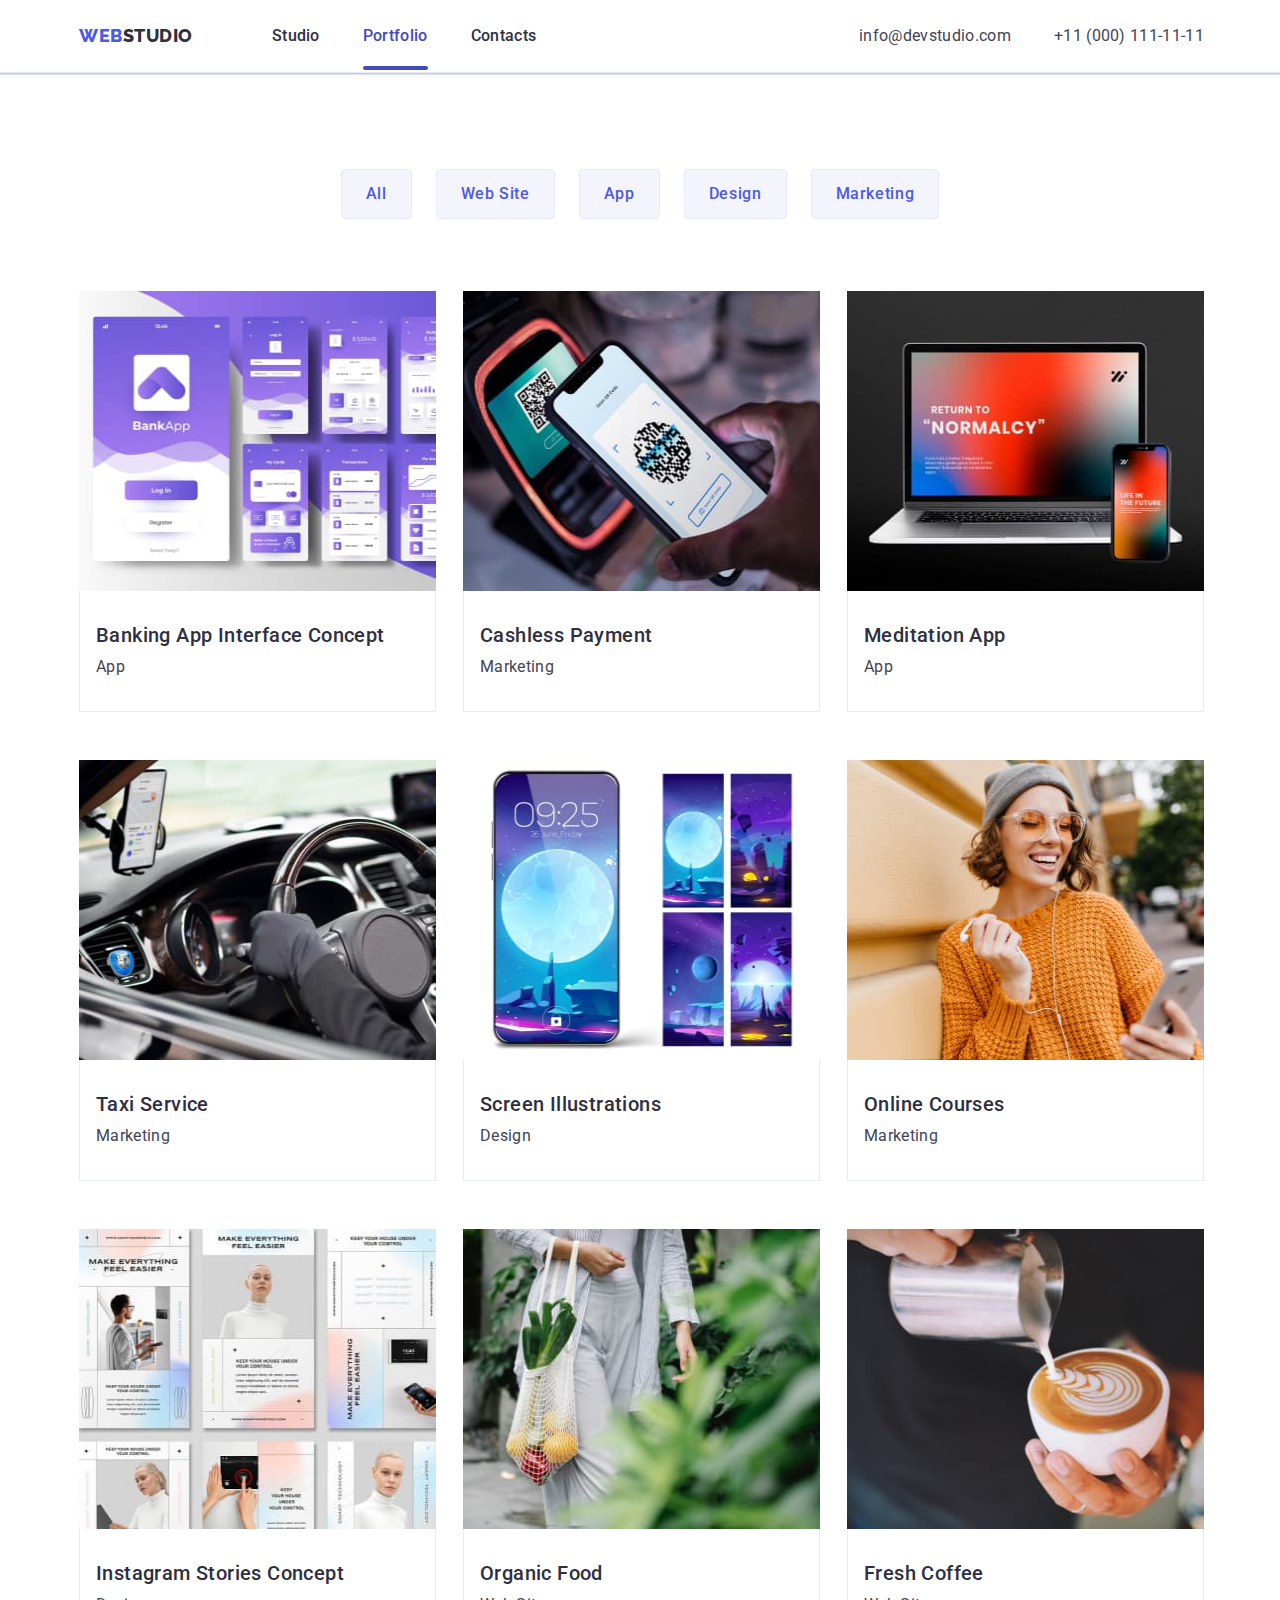
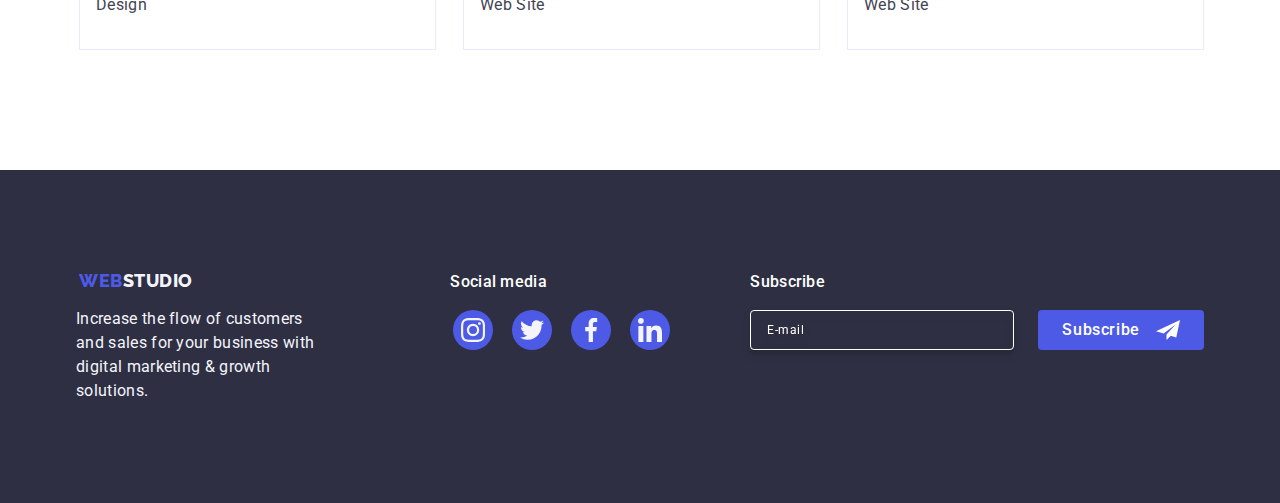
==== portfolio.html @ 189bd342 "Initial commit" ====
<!DOCTYPE html>
<html lang="en">
  <head>
    <meta charset="UTF-8" />
    <meta name="viewport" content="width=device-width, initial-scale=1.0" />

    <link
      rel="stylesheet"
      href="https://cdnjs.cloudflare.com/ajax/libs/modern-normalize/2.0.0/modern-normalize.min.css"
    />

    <link rel="preconnect" href="https://fonts.googleapis.com" />
    <link rel="preconnect" href="https://fonts.gstatic.com" crossorigin />
    <link
      href="https://fonts.googleapis.com/css2?family=Raleway:wght@800&family=Roboto:wght@400;500;700;900&display=swap"
      rel="stylesheet"
    />

    <link rel="stylesheet" href="./css/styles.css" />
    <title>Portfolio</title>
  </head>
  <body class="body">
    <header class="header">
      <div class="container header-container">
        <nav class="header-navbar">
          <a class="header-logo-link link" href="./index.html"
            >Web<span class="logo-span">Studio</span></a
          >
          <ul class="header-list list">
            <li>
              <a class="header-list-link link" href="./index.html">Studio</a>
            </li>
            <li>
              <a class="header-list-link link current" href="./portfolio.html"
                >Portfolio</a
              >
            </li>
            <li><a class="header-list-link link" href="">Contacts</a></li>
          </ul>
        </nav>
        <address class="header-addr-list">
          <ul class="header-addr-list list">
            <li>
              <a class="header-addr-link link" href="mailto:info@devstudio.com"
                >info@devstudio.com</a
              >
            </li>
            <li>
              <a class="header-addr-link link" href="tel:+110001111111"
                >+11 (000) 111-11-11</a
              >
            </li>
          </ul>
        </address>
      </div>
    </header>

    <main>
      <section class="portfolio-section">
        <div class="container">
          <h1 class="visually-hidden">Filtr</h1>
          <ul class="buttons-container list">
            <li><button class="menu-button" type="button">All</button></li>
            <li>
              <button class="menu-button" type="button">Web Site</button>
            </li>
            <li><button class="menu-button" type="button">App</button></li>
            <li><button class="menu-button" type="button">Design</button></li>
            <li>
              <button class="menu-button" type="button">Marketing</button>
            </li>
          </ul>
          <ul class="portfolio-item-list list">
            <li class="gallary-container">
              <a href="" class="gallary-link link">
                <div class="gallary-text">
                  <img
                    src="./images/banking-app.jpg"
                    alt="Banking Interface"
                    width="360"
                    height="300"
                  />
                  <p class="gallery-cover-text">
                    14 Stylish and User-Friendly App Design Concepts · Task
                    Manager App · Calorie Tracker App · Exotic Fruit Ecommerce
                    App · Cloud Storage App
                  </p>
                </div>
                <div class="div-text">
                  <h2 class="gallery-title">Banking App Interface Concept</h2>
                  <p class="paragraph">App</p>
                </div>
              </a>
            </li>
            <li class="gallary-container">
              <a href="" class="gallary-link link">
                <div class="gallary-text">
                  <img
                    src="./images/cashless-payment.jpg"
                    alt="Cashless Payment"
                    width="360"
                    height="300"
                  />
                  <p class="gallery-cover-text">
                    14 Stylish and User-Friendly App Design Concepts · Task
                    Manager App · Calorie Tracker App · Exotic Fruit Ecommerce
                    App · Cloud Storage App
                  </p>
                </div>
                <div class="div-text">
                  <h2 class="gallery-title">Cashless Payment</h2>
                  <p class="paragraph">Marketing</p>
                </div>
              </a>
            </li>
            <li class="gallary-container">
              <a href="" class="gallary-link link">
                <div class="gallary-text">
                  <img
                    src="./images/meditation-app.jpg"
                    alt="Meditation App"
                    width="360"
                    height="300"
                  />
                  <p class="gallery-cover-text">
                    14 Stylish and User-Friendly App Design Concepts · Task
                    Manager App · Calorie Tracker App · Exotic Fruit Ecommerce
                    App · Cloud Storage App
                  </p>
                </div>
                <div class="div-text">
                  <h2 class="gallery-title">Meditation App</h2>
                  <p class="paragraph">App</p>
                </div>
              </a>
            </li>
            <li class="gallary-container">
              <a href="" class="gallary-link link">
                <div class="gallary-text">
                  <img
                    src="./images/taxi-service.jpg"
                    alt="Taxi Service"
                    width="360"
                    height="300"
                  />
                  <p class="gallery-cover-text">
                    14 Stylish and User-Friendly App Design Concepts · Task
                    Manager App · Calorie Tracker App · Exotic Fruit Ecommerce
                    App · Cloud Storage App
                  </p>
                </div>
                <div class="div-text">
                  <h2 class="gallery-title">Taxi Service</h2>
                  <p class="paragraph">Marketing</p>
                </div>
              </a>
            </li>
            <li class="gallary-container">
              <a href="" class="gallary-link link">
                <div class="gallary-text">
                  <img
                    src="./images/screen-illustrations.jpg"
                    alt="Screen Illustrations"
                    width="360"
                    height="300"
                  />
                  <p class="gallery-cover-text">
                    14 Stylish and User-Friendly App Design Concepts · Task
                    Manager App · Calorie Tracker App · Exotic Fruit Ecommerce
                    App · Cloud Storage App
                  </p>
                </div>
                <div class="div-text">
                  <h2 class="gallery-title">Screen Illustrations</h2>
                  <p class="paragraph">Design</p>
                </div></a
              >
            </li>
            <li class="gallary-container">
              <a href="" class="gallary-link link">
                <div class="gallary-text">
                  <img
                    src="./images/online-courses.jpg"
                    alt="Online Courses"
                    width="360"
                    height="300"
                  />
                  <p class="gallery-cover-text">
                    14 Stylish and User-Friendly App Design Concepts · Task
                    Manager App · Calorie Tracker App · Exotic Fruit Ecommerce
                    App · Cloud Storage App
                  </p>
                </div>
                <div class="div-text">
                  <h2 class="gallery-title">Online Courses</h2>
                  <p class="paragraph">Marketing</p>
                </div></a
              >
            </li>
            <li class="gallary-container">
              <a href="" class="gallary-link link">
                <div class="gallary-text">
                  <img
                    src="./images/instagram-stories-concept.jpg"
                    alt="Instagram Stories"
                    width="360"
                    height="300"
                  />
                  <p class="gallery-cover-text">
                    14 Stylish and User-Friendly App Design Concepts · Task
                    Manager App · Calorie Tracker App · Exotic Fruit Ecommerce
                    App · Cloud Storage App
                  </p>
                </div>
                <div class="div-text">
                  <h2 class="gallery-title">Instagram Stories Concept</h2>
                  <p class="paragraph">Design</p>
                </div></a
              >
            </li>
            <li class="gallary-container">
              <a href="" class="gallary-link link">
                <div class="gallary-text">
                  <img
                    src="./images/organic-food.jpg"
                    alt="Organic Food"
                    width="360"
                    height="300"
                  />
                  <p class="gallery-cover-text">
                    14 Stylish and User-Friendly App Design Concepts · Task
                    Manager App · Calorie Tracker App · Exotic Fruit Ecommerce
                    App · Cloud Storage App
                  </p>
                </div>
                <div class="div-text">
                  <h2 class="gallery-title">Organic Food</h2>
                  <p class="paragraph">Web Site</p>
                </div></a
              >
            </li>
            <li class="gallary-container">
              <a href="" class="gallary-link link">
                <div class="gallary-text">
                  <img
                    src="./images/fresh-coffee.jpg"
                    alt="Coffee"
                    width="360"
                    height="300"
                  />
                  <p class="gallery-cover-text">
                    14 Stylish and User-Friendly App Design Concepts · Task
                    Manager App · Calorie Tracker App · Exotic Fruit Ecommerce
                    App · Cloud Storage App
                  </p>
                </div>
                <div class="div-text">
                  <h2 class="gallery-title">Fresh Coffee</h2>
                  <p class="paragraph">Web Site</p>
                </div></a
              >
            </li>
          </ul>
        </div>
      </section>
    </main>
    <footer class="footer">
      <div class="container footer-container">
        <div class="footer-logo-container">
          <a class="footer-link" href="./index.html"
            >Web<span class="logo-span">Studio</span></a
          >
          <p class="footer-paragraph">
            Increase the flow of customers and sales for your business with
            digital marketing & growth solutions.
          </p>
        </div>
        <div class="footer-social-container">
          <p class="footer-social-paragraph">Social media</p>
          <ul class="footer-social-list list">
            <li class="footer-social-item">
              <a class="footer-social-link link" href="">
                <svg class="footer-social-icons" width="24" height="24">
                  <use href="./images/icons.svg#instagram"></use>
                </svg>
              </a>
            </li>
            <li class="footer-social-item">
              <a class="footer-social-link link" href="">
                <svg class="footer-social-icons" width="24" height="24">
                  <use href="./images/icons.svg#twitter"></use>
                </svg>
              </a>
            </li>
            <li class="footer-social-item">
              <a class="footer-social-link link" href="">
                <svg class="footer-social-icons" width="24" height="24">
                  <use href="./images/icons.svg#facebook"></use>
                </svg>
              </a>
            </li>
            <li class="footer-social-item">
              <a class="footer-social-link link" href="">
                <svg class="footer-social-icons" width="24" height="24">
                  <use href="./images/icons.svg#linkedin"></use>
                </svg>
              </a>
            </li>
          </ul>
        </div>
        <div class="form-footer-container">
          <p class="footer-subscribe">Subscribe</p>
          <form class="footer-form">
            <label class="footer-label" aria-label="Subscribe">
              <input
                class="footer-input"
                type="email"
                name="email"
                placeholder="E-mail"
              />
            </label>
            <button class="footer-form-button" type="submit">
              Subscribe
              <svg class="footer-form-icon" width="24" height="24">
                <use href="./images/icons.svg#icon-frame"></use>
              </svg>
            </button>
          </form>
        </div>
      </div>
    </footer>
  </body>
</html>
---- css/styles.css ----
/* ----General Selectors----- */

:root {
  --iris-color: #4d5ae5;
  --navyblue-color: #2e2f42;
  --slate-color: #434455;
  --white-color: #fff;
  --cloud-color: #f4f4fd;
  --ocean-color: #404bbf;
  --cornflower: #e7e9fc;
  --lightslate: #8e8f99;
}

p,
h1,
h2,
h3,
h4,
h5,
h6 {
  margin-top: 0;
  margin-bottom: 0;
}

ul,
ol {
  margin-top: 0;
  margin-bottom: 0;
  padding-left: 0;
}

body {
  font-family: "Roboto", sans-serif;
  color: var(--slate-color);
  background-color: var(--white-color);
}

.container {
  width: 100%;
  max-width: 1158px;
  padding-left: 15px;
  padding-right: 15px;
  margin: 0 auto;
}

img {
  display: block;
  max-width: 100%;
}

.link {
  text-decoration: none;
}

.list {
  display: flex;
  padding-left: 0;
  margin: 0;
  list-style: none;
}

.paragraph {
  color: var(--slate-color);
  font-size: 16px;
  line-height: 1.5;
  letter-spacing: 0.32px;
}

.visually-hidden {
  position: absolute;
  width: 1px;
  height: 1px;
  margin: -1px;
  border: 0;
  padding: 0;
  white-space: nowrap;
  clip-path: inset(100%);
  clip: rect(0, 0, 0, 0);
  overflow: hidden;
}

.logo-span {
  color: var(--navyblue-color);
}

/* ----End General Selectors---- */

/* --------HEADER----------- */
.header {
  border-bottom: 1px solid var(--cornflower);
  box-shadow: 0px 2px 1px rgba(46, 47, 66, 0.08),
    0px 1px 1px rgba(46, 47, 66, 0.16), 0px 1px 6px rgba(46, 47, 66, 0.08);
}

.header-container {
  display: flex;
}

.header-list {
  display: flex;
  gap: 40px;
}

.header-navbar {
  display: flex;
  flex-grow: 1;
  align-items: center;
}

.header-logo-link {
  font-family: "Raleway", sans-serif;
  font-size: 18px;
  line-height: 1.17;
  color: var(--iris-color);
  letter-spacing: 0.03em;
  text-transform: uppercase;
  font-weight: 800;
  margin-right: 76px;
}

.header-list-link {
  font-weight: 500;
  font-size: 16px;
  line-height: 1.5;
  letter-spacing: 0.02em;
  color: var(--navyblue-color);
  padding-bottom: 24px;
  padding-top: 24px;
}
.header-list-link:hover,
.header-list-link:focus {
  color: var(--ocean-color);
}

.current {
  position: relative;
  color: var(--ocean-color);
  transition: color 250ms cubic-bezier(0.4, 0, 0.2, 1);
}

.current::after {
  content: "";
  position: absolute;
  width: 100%;
  left: 0;
  bottom: -1px;
  height: 4px;
  background-color: var(--ocean-color);
  border-radius: 2px;
}

.header-addr-list {
  font-style: normal;
}

.header-addr-list {
  display: flex;
  gap: 40px;
}

.header-addr-link {
  padding-bottom: 24px;
  padding-top: 24px;
  display: block;
  font-style: normal;
  font-size: 16px;
  line-height: 1.5;
  letter-spacing: 0.02em;
  color: var(--slate-color);
  transition: color 250ms cubic-bezier(0.4, 0, 0.2, 1);
}

.header-addr-link:hover,
.header-addr-link:focus {
  color: var(--ocean-color);
}

/* ---------END HEADER------------- */

/* -----------HERO------------ */

.hero {
  background-color: var(--navyblue-color);
  padding: 188px 0;
  background-image: linear-gradient(
      to bottom,
      rgba(46, 47, 66, 0.7),
      rgba(46, 47, 66, 0.7)
    ),
    url(../images/people-office-new.jpg);
  background-size: cover;
  background-repeat: no-repeat;
  background-position: center center;
  max-width: 1440px;
  margin: 0 auto;
}

.hero-title {
  max-width: 496px;
  color: var(--white-color);
  font-size: 56px;
  font-weight: 700;
  line-height: 1.07;
  letter-spacing: 1.12px;
  text-align: center;
  margin: 0 auto 48px;
}

.order-button {
  display: block;
  font-family: "Roboto", sans-serif;
  color: var(--white, #fff);
  font-size: 16px;
  font-weight: 500;
  line-height: 1.5;
  letter-spacing: 0.64px;
  background: var(--iris-color);
  cursor: pointer;
  margin: 0 auto;
  border-radius: 4px;
  box-shadow: 0px 4px 4px 0px rgba(0, 0, 0, 0.15);
  padding: 16px 32px;
  min-width: 169px;
  height: 56px;
  border: none;
  transition: background-color 250ms cubic-bezier(0.4, 0, 0.2, 1);
}

.order-button:hover,
.order-button:focus {
  background-color: var(--ocean-color);
}

/* -----------END HERO------------- */

/* -----------BASICS------------- */

.basics-section {
  padding: 120px 0;
}

.basics-title {
  color: var(--navyblue-color);
  font-size: 20px;
  font-weight: 500;
  line-height: 1.2;
  letter-spacing: 0.02em;
  margin-bottom: 8px;
}

.basics-list {
  gap: 24px;
}

.basics-icon-container {
  display: flex;
  justify-content: center;
  align-items: center;
  margin-bottom: 8px;
  border-radius: 4px;
  background: var(--cloud-color);
  width: 264px;
  height: 112px;
}

.basics-item {
  width: calc((100% - 24px * 3) / 4);
}
/* ----------- END BASICS------------- */

/* --------DOUING------------ */

.doing-section {
  padding-bottom: 120px;
}

.doing-title {
  color: var(--navyblue-color);
  font-size: 36px;
  font-weight: 500;
  line-height: 1.11;
  text-transform: capitalize;
  text-align: center;
  letter-spacing: 0.02em;
  margin-top: 0;
  margin-bottom: 72px;
}

.doing-list {
  display: flex;
  gap: 24px;
}
.doing-item {
  width: calc((100% - 24px * 2) / 3);
}
/* --------END DOUING------------ */

/* --------TEAM---------- */

.team-section {
  padding: 120px 0;
  background-color: var(--cloud-color);
}
.team-title {
  margin-top: 0;
  margin-bottom: 72px;
  font-size: 36px;
  line-height: 1.11;
  text-align: center;
  letter-spacing: 0.02em;
  text-transform: capitalize;
  color: var(--navyblue-color);
}
.team-list-img {
  display: flex;
  gap: 24px;
  justify-content: center;
}

/* .four-container-icons {
  height: 40px;
  width: 40px;
  gap: 24px;
  border-radius: 50%;
  border: 1px solid var(--iris-color);
  display: flex;
  justify-content: center;
  align-items: center;
  background-color: var(--iris-color);
} */

.team-list-img-item {
  background-color: var(--white-color);
  width: calc((100% - 72px) / 4);
  border-radius: 0px 0px 4px 4px;
  box-shadow: 0px 1px 6px rgba(46, 47, 66, 0.08),
    0px 1px 1px rgba(46, 47, 66, 0.16), 0px 2px 1px rgba(46, 47, 66, 0.08);
}

.team-div-worker {
  padding: 32px 0;
}

.team-subtitle {
  margin-top: 0;
  text-align: center;
  margin-bottom: 8px;
  font-weight: 500;
  font-size: 20px;
  line-height: 1.2;
  letter-spacing: 0.02em;
  color: var(--navyblue-color);
}

.team-paragraph {
  margin: 0;
  line-height: 1.5;
  letter-spacing: 0.02em;
  font-size: 16px;
  text-align: center;
  margin-bottom: 8px;
}

.team-list {
  display: flex;
  justify-content: center;
  gap: 24px;
}

.team-item {
  width: 40px;
  height: 40px;
}

.team-link {
  width: 100%;
  height: 100%;
  background-color: var(--iris-color);
  border-radius: 50%;
  display: flex;
  align-items: center;
  justify-content: center;
  transition: background-color 250ms cubic-bezier(0.4, 0, 0.2, 1);
}
.team-link:hover,
.team-link:focus {
  background-color: var(--ocean-color);
}

.team-icons {
  fill: var(--cloud-color);
}

/* --------END TEAM---------- */

/* -----CUSTOMERS---------- */

.customers-section {
  padding: 120px 0;
}

.customers-title {
  color: var(--navyblue-color);
  text-align: center;
  font-family: Roboto;
  font-size: 36px;
  font-weight: 700;
  line-height: 1.11;
  letter-spacing: 0.02em;
  text-transform: capitalize;
  margin-bottom: 72px;
}

.customers-list {
  display: flex;
  gap: 24px;
}

.customers-item {
  height: 88px;
  width: calc((100% - 120px) / 6);
}

.customers-link {
  display: flex;
  width: 100%;
  height: 100%;
  border: 1px solid #8e8f99;
  border-radius: 4px;
  justify-content: center;
  align-items: center;
  color: #8e8f99;
  transition: border-color 250ms cubic-bezier(0.4, 0, 0.2, 1),
    color 250ms cubic-bezier(0.4, 0, 0.2, 1);
}

.customers-link:hover,
.customers-link:focus {
  border-color: var(--ocean-color);
  color: var(--ocean-color);
}

.customers-icons {
  fill: currentColor;
}

/* -----END CUSTOMERS---------- */

/* ---------FOOTER----------------- */

.footer {
  padding: 100px 0;
  background-color: var(--navyblue-color);
}

.footer-container {
  display: flex;
  align-items: baseline;
}
.footer-logo-container {
  margin-right: 120px;
}
.footer-link {
  display: inline-block;
  margin-bottom: 16px;
  font-family: "Raleway", sans-serif;
  font-size: 18px;
  line-height: 1.17;
  color: var(--iris-color);
  letter-spacing: 0.03em;
  text-transform: uppercase;
  font-weight: 800;
  text-decoration: none;
}
.footer .logo-span {
  color: var(--cloud-color);
}
.footer-paragraph {
  color: var(--cloud-color);
  line-height: 1.5;
  letter-spacing: 0.02em;
  max-width: 264px;
}

.footer-social-paragraph {
  color: var(--white-color);
  line-height: 1.5;
  letter-spacing: 0.02em;
  max-width: 264px;
  font-weight: 500;
  margin-bottom: 16px;
}
.footer-social-container {
}
.footer-social-list {
  display: flex;
  gap: 16px;
}

.footer-social-item {
}
.footer-social-link {
  display: flex;
  justify-content: center;
  align-items: center;
  width: 40px;
  height: 40px;
  background-color: var(--iris-color);
  border-radius: 50%;
  transition: background-color 250ms cubic-bezier(0.4, 0, 0.2, 1);
}
.footer-social-link:hover,
.footer-social-link:focus {
  background-color: #31d0aa;
}
.footer-social-icons {
  fill: var(--cloud-color);
}
.form-footer-container {
  margin-left: 80px;
}
.footer-subscribe {
  color: var(--white-color);
  font-size: 16px;
  font-weight: 500;
  line-height: 1.5;
  letter-spacing: 0.02em;
  margin-bottom: 16px;
}
.footer-form {
  display: flex;
  gap: 24px;
}
.footer-input {
  width: 264px;
  height: 40px;
  background-color: transparent;
  border-radius: 4px;
  border: 1px solid var(--white-color);
  box-shadow: 0px 4px 4px 0px rgba(0, 0, 0, 0.15);
  padding: 0 16px;
  color: var(--white-color);
  font-size: 12px;
  line-height: 1.5;
  letter-spacing: 0.04em;
  filter: drop-shadow(0px 4px 4px rgba(0, 0, 0, 0.15));
}

.footer-input::placeholder {
  color: var(--white-color);
}
.footer-form-button {
  display: flex;
  justify-content: center;
  align-items: center;
  height: 40px;
  min-width: 165px;
  color: var(--white-color);
  text-align: center;
  font-size: 16px;
  font-weight: 500;
  line-height: 1.5;
  letter-spacing: 0.04em;
  padding: 8px 24px;
  border-radius: 4px;
  background: var(--iris-color);
  border: none;
  cursor: pointer;
}
.footer-form-icon {
  margin-left: 16px;
  fill: var(--white-color);
}
/* ----------END FOOTER--------------- */

/* -----------PORTFOLIO-------------- */
.portfolio-section {
  padding-top: 96px;
  padding-bottom: 120px;
}
.buttons-container {
  display: flex;
  justify-content: center;
  gap: 24px;
  margin-bottom: 72px;
}

.menu-button {
  border-radius: 4px;
  padding-top: 12px;
  padding-bottom: 12px;
  padding-left: 24px;
  padding-right: 24px;
  font-family: "Roboto", sans-serif;
  cursor: pointer;
  color: var(--iris-color);
  text-align: center;
  font-size: 16px;
  font-weight: 500;
  line-height: 1.5;
  letter-spacing: 0.04em;
  border: 1px solid var(--cornflower);
  background: var(--cloud-color);
  transition: color 250ms cubic-bezier(0.4, 0, 0.2, 1),
    background-color 250ms cubic-bezier(0.4, 0, 0.2, 1),
    border-color 250ms cubic-bezier(0.4, 0, 0.2, 1),
    box-shadow 250ms cubic-bezier(0.4, 0, 0.2, 1);
}

.menu-button:hover,
.menu-button:focus {
  box-shadow: 0px 3px 1px rgba(0, 0, 0, 0.1), 0px 2px 1px rgba(0, 0, 0, 0.08),
    0px 2px 2px rgba(0, 0, 0, 0.12);
  color: var(--white-color);
  background-color: var(--ocean-color);
  border: 1px solid transparent;
}

.portfolio-item-list {
  display: flex;
  flex-wrap: wrap;
  column-gap: 24px;
  row-gap: 48px;
}

.gallary-container {
  width: calc((100% - 48px) / 3);
}

.gallary-link {
  display: block;
  transition: box-shadow 250ms cubic-bezier(0.4, 0, 0.2, 1);
}

.gallary-link:hover,
.gallary-link:focus {
  box-shadow: 0px 1px 6px rgba(46, 47, 66, 0.08),
    0px 1px 1px rgba(46, 47, 66, 0.16), 0px 2px 1px rgba(46, 47, 66, 0.08);
}

.gallary-text {
  position: relative;
  overflow: hidden;
}

.gallery-cover-text {
  position: absolute;
  top: 0;
  left: 0;
  color: var(--cloud-color);
  font-size: 16px;
  font-style: normal;
  font-weight: 400;
  line-height: 1.5;
  letter-spacing: 0.02em;
  padding: 40px 32px;
  background-color: var(--iris-color);
  height: 100%;
  transform: translateY(100%);
  transition: transform 250ms cubic-bezier(0.4, 0, 0.2, 1);
}

.gallary-link:hover .gallery-cover-text,
.gallary-link:focus .gallery-cover-text {
  transform: translateY(0%);
}

.gallery-title {
  color: var(--navyblue-color);
  font-size: 20px;
  font-weight: 500;
  line-height: 1.2;
  text-transform: capitalize;
  letter-spacing: 0.02em;
  margin-bottom: 8px;
}

.div-text {
  padding: 32px 16px;
  border: 1px solid var(--cornflower);
  border-top: none;
}

/* -------END PORFOLIO------- */

/* -----Modul Window----- */

.backdrop {
  position: fixed;
  width: 100%;
  height: 100%;
  top: 0;
  left: 0;
  background-color: rgba(46, 47, 66, 0.4);
  transition: opacity 250ms cubic-bezier(0.4, 0, 0.2, 1),
    visibility 250ms cubic-bezier(0.4, 0, 0.2, 1);
}
.modal {
  position: absolute;
  top: 50%;
  left: 50%;
  transform: translate(-50%, -50%) scale(1);
  width: 408px;
  min-height: 584px;
  background-color: #fcfcfc;
  border-radius: 4px;
  box-shadow: 0px 1px 1px rgba(0, 0, 0, 0.14), 0px 1px 3px rgba(0, 0, 0, 0.12),
    0px 2px 1px rgba(0, 0, 0, 0.2);
  transition: transform 250ms cubic-bezier(0.4, 0, 0.2, 1);
  padding: 72px 24px 24px 24px;
}

.modal-close-btn {
  position: absolute;
  top: 24px;
  right: 24px;
  width: 24px;
  height: 24px;
  border-radius: 50%;
  border: 1px solid rgba(0, 0, 0, 0.1);
  cursor: pointer;
  background-color: #e7e9fc;
  border-radius: 50%;
  display: flex;
  align-items: center;
  justify-content: center;
  transition: background-color 250ms cubic-bezier(0.4, 0, 0.2, 1),
    border 250ms cubic-bezier(0.4, 0, 0.2, 1);
  padding: 0;
}
.close-icon {
  transition: fill 250ms cubic-bezier(0.4, 0, 0.2, 1);
}
.modal-close-btn:hover,
.modal-close-btn:focus {
  background-color: #404bbf;
  border: none;
  fill: #ffffff;
}
.is-hidden {
  opacity: 0;
  visibility: hidden;
  pointer-events: none;
}

.modal-title {
  width: 100%;
  max-width: 360px;
  color: var(--navyblue-color);
  text-align: center;
  font-size: 16px;
  font-weight: 500;
  line-height: 1.5;
  letter-spacing: 0.02em;
  margin-bottom: 16px;
}

.modal-input {
  width: 100%;
  height: 40px;
  border-radius: 4px;
  background-color: transparent;
  outline: transparent;
  padding-left: 38px;
  border: 1px solid rgba(46, 47, 66, 0.4);
  transition: border-color 250ms cubic-bezier(0.4, 0, 0.2, 1);
}

.input-wrap {
  position: relative;
}

.modal-input-icon {
  position: absolute;
  left: 16px;
  top: 50%;
  transform: translateY(-50%);
  transition: fill 250ms cubic-bezier(0.4, 0, 0.2, 1);
}

.modal-field {
  margin-bottom: 8px;
}

.modal-input:focus {
  border-color: var(--iris-color);
}

.modal-input:focus + .modal-input-icon {
  fill: var(--iris-color);
}
.modal-input-label {
  display: block;
  color: var(--lightslate);
  font-size: 12px;
  line-height: 1.17;
  letter-spacing: 0.04em;
  margin-bottom: 4px;
  border-color: none;
}

.modal-field-textarea {
  margin-bottom: 16px;
}
.modal-field-checkbox {
  margin-bottom: 24px;
}

.modal-form-btn {
  min-width: 169px;
  height: 56px;
  display: block;
  margin: 0 auto;
  padding: 16px 32px;
  align-items: flex-start;
  border: none;
  border-radius: 4px;
  background: var(--iris-color);
  box-shadow: 0px 4px 4px 0px rgba(0, 0, 0, 0.15);
  color: var(--white-color);
  text-align: center;
  font-size: 16px;
  font-weight: 500;
  line-height: 1.5;
  letter-spacing: 0.04em;
  cursor: pointer;
  transition: background-color 250ms cubic-bezier(0.4, 0, 0.2, 1);
}

.modal-text-area {
  display: flex;
  flex-direction: column;
  align-items: flex-start;
  height: 120px;
  width: 100%;
  color: rgba(46, 47, 66, 0.4);
  border: 1px solid rgba(46, 47, 66, 0.4);
  border-radius: 4px;
  background-color: transparent;
  outline: transparent;
  padding: 8px 16px;
  font-size: 12px;
  font-weight: 400;
  line-height: 1.17;
  letter-spacing: 0.04em;
  resize: none;
  margin-bottom: 16px;
  transition: border-color 250ms cubic-bezier(0.4, 0, 0.2, 1);
}

.modal-text-area:focus {
  border-color: var(--iris-color);
}

.check-text {
  color: var(--lightslate);
  font-size: 12px;
  line-height: 1.17;
  letter-spacing: 0.04em;
  align-items: center;
}

.privacy-link {
  color: var(--iris-color);
  line-height: 1.33;
}

.check-text-span {
  display: inline-flex;
  align-items: center;
  justify-content: center;
  width: 16px;
  height: 16px;
  border-radius: 2px;
  border: 1px solid rgba(46, 47, 66, 0.4);
  margin-right: 8px;
  fill: transparent;
  transition: background-color 250ms cubic-bezier(0.4, 0, 0.2, 1),
    border 250ms cubic-bezier(0.4, 0, 0.2, 1),
    fill 250ms cubic-bezier(0.4, 0, 0.2, 1);
}

.modal-check:checked + .check-text span {
  background-color: var(--ocean-color);
  border: none;
  fill: var(--cloud-color);
}

.modal-check:focus + .check-text span {
  border-color: var(--iris-color);
}

a {
  margin-left: 3px;
}
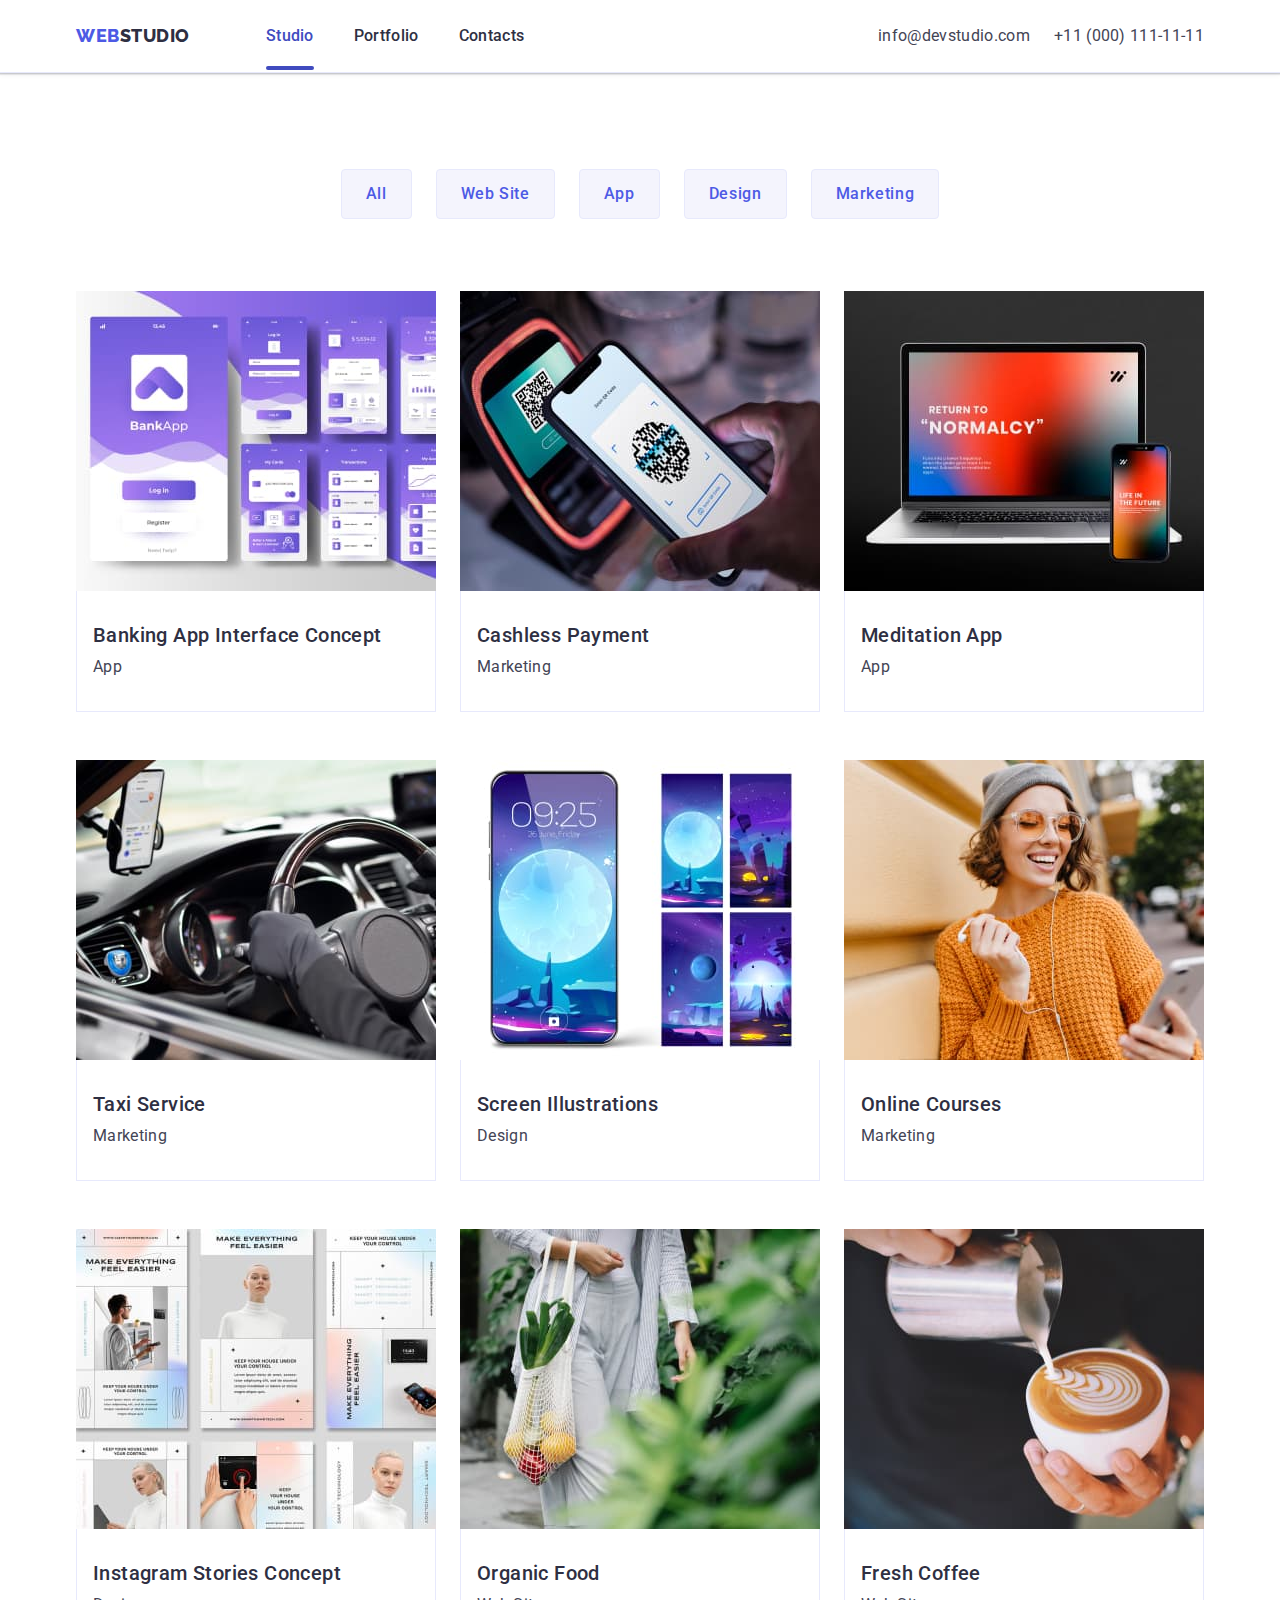
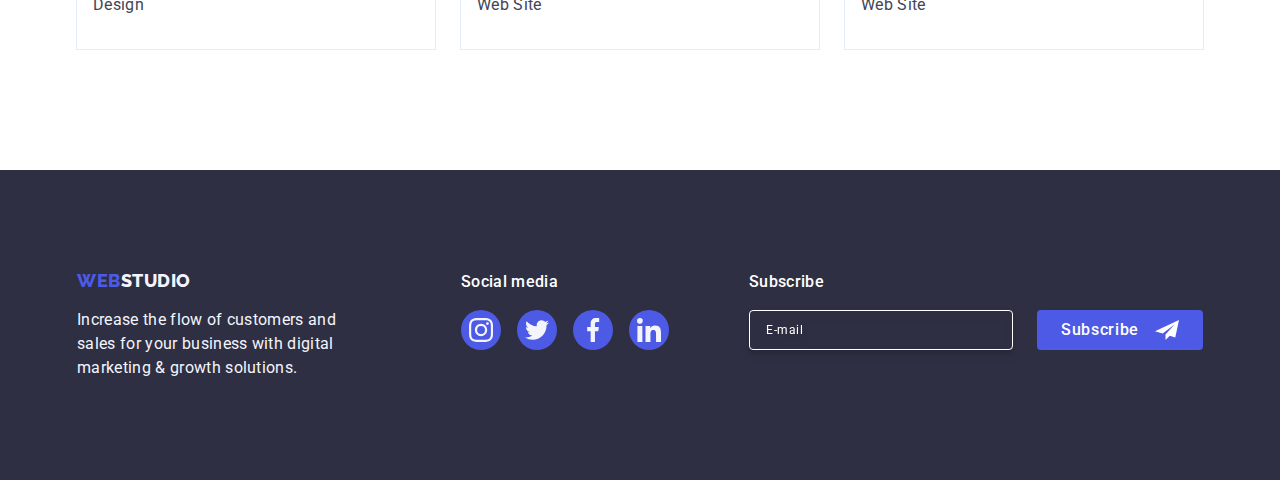
==== commit 45605330: "FinalVersionOne" ====
--- a/portfolio.html
+++ b/portfolio.html
@@ -17,21 +17,24 @@
     />
 
     <link rel="stylesheet" href="./css/styles.css" />
+    <link rel="stylesheet" href="./css/media.css" />
     <title>Portfolio</title>
   </head>
   <body class="body">
     <header class="header">
-      <div class="container header-container">
+      <div class="header-container container">
         <nav class="header-navbar">
           <a class="header-logo-link link" href="./index.html"
             >Web<span class="logo-span">Studio</span></a
           >
           <ul class="header-list list">
             <li>
-              <a class="header-list-link link" href="./index.html">Studio</a>
-            </li>
-            <li>
-              <a class="header-list-link link current" href="./portfolio.html"
+              <a class="header-list-link link current" href="./index.html"
+                >Studio</a
+              >
+            </li>
+            <li>
+              <a class="header-list-link link" href="./portfolio.html"
                 >Portfolio</a
               >
             </li>
@@ -52,6 +55,78 @@
             </li>
           </ul>
         </address>
+        <button class="menu-open-btn" type="button" data-menu-open>
+          <svg class="menu-open-icon" width="32" height="22">
+            <use href="./images/icons.svg#menu-burger"></use>
+          </svg>
+        </button>
+      </div>
+      <div class="mob-menu is-hidden" data-menu>
+        <button type="button" class="mob-close-btn" data-menu-close>
+          <svg class="menu-close-icon" height="8" width="8">
+            <use href="./images/icons.svg#close"></use>
+          </svg>
+        </button>
+        <ul class="menu-mob-list list">
+          <li class="mob-item">
+            <a class="mob-list-link active link current" href="./index.html"
+              >Studio</a
+            >
+          </li>
+          <li class="mob-item">
+            <a class="mob-list-link link" href="./portfolio.html">Portfolio</a>
+          </li>
+          <li class="mob-item">
+            <a class="mob-list-link link" href="">Contacts</a>
+          </li>
+        </ul>
+        <div class="soc-wrapper">
+          <address class="mob-addr-list">
+            <ul class="mob-addr-list list">
+              <li class="mob-addr-item">
+                <a class="mob-addr-tel link" href="tel:+110001111111"
+                  >+11 (000) 111-11-11</a
+                >
+              </li>
+              <li class="mob-addr-item">
+                <a class="mob-addr-mail link" href="mailto:info@devstudio.com"
+                  >info@devstudio.com</a
+                >
+              </li>
+            </ul>
+          </address>
+
+          <ul class="mob-list list">
+            <li class="mob-social-item">
+              <a class="mob-soc-link link" href="">
+                <svg class="mob-soc-icons" width="16" height="16">
+                  <use href="./images/icons.svg#instagram"></use>
+                </svg>
+              </a>
+            </li>
+            <li class="mob-social-item">
+              <a class="mob-soc-link link" href="">
+                <svg class="mob-soc-icons" width="16" height="16">
+                  <use href="./images/icons.svg#twitter"></use>
+                </svg>
+              </a>
+            </li>
+            <li class="mob-social-item">
+              <a class="mob-soc-link link" href="">
+                <svg class="mob-soc-icons" width="16" height="16">
+                  <use href="./images/icons.svg#facebook"></use>
+                </svg>
+              </a>
+            </li>
+            <li class="mob-social-item">
+              <a class="mob-soc-link link" href="">
+                <svg class="mob-soc-icons" width="16" height="16">
+                  <use href="./images/icons.svg#linkedin"></use>
+                </svg>
+              </a>
+            </li>
+          </ul>
+        </div>
       </div>
     </header>
 
@@ -265,7 +340,7 @@
       </section>
     </main>
     <footer class="footer">
-      <div class="container footer-container">
+      <div class="footer-container container">
         <div class="footer-logo-container">
           <a class="footer-link" href="./index.html"
             >Web<span class="logo-span">Studio</span></a
--- a/css/styles.css
+++ b/css/styles.css
@@ -37,15 +37,16 @@
 
 .container {
   width: 100%;
-  max-width: 1158px;
-  padding-left: 15px;
-  padding-right: 15px;
-  margin: 0 auto;
+  padding-left: 16px;
+  padding-right: 16px;
+  margin-left: auto;
+  margin-right: auto;
 }
 
 img {
   display: block;
   max-width: 100%;
+  height: auto;
 }
 
 .link {
@@ -53,9 +54,6 @@
 }
 
 .list {
-  display: flex;
-  padding-left: 0;
-  margin: 0;
   list-style: none;
 }
 
@@ -96,9 +94,9 @@
   display: flex;
 }
 
-.header-list {
-  display: flex;
-  gap: 40px;
+.header-list,
+.header-addr-list {
+  display: none;
 }
 
 .header-navbar {
@@ -106,7 +104,6 @@
   flex-grow: 1;
   align-items: center;
 }
-
 .header-logo-link {
   font-family: "Raleway", sans-serif;
   font-size: 18px;
@@ -115,64 +112,117 @@
   letter-spacing: 0.03em;
   text-transform: uppercase;
   font-weight: 800;
-  margin-right: 76px;
-}
-
-.header-list-link {
+}
+
+.menu-open-btn {
+  display: block;
+  background-color: transparent;
+  border: none;
+  padding: 24px 0;
+  cursor: pointer;
+}
+.menu-open-icon {
+}
+.mob-menu {
+  display: flex;
+  flex-direction: column;
+  padding: 80px 35px 40px 40px;
+  position: fixed;
+  top: 0;
+  left: 0;
+  width: 100vw;
+  height: 100%;
+  z-index: 2;
+  background-color: var(--white-color);
+  justify-content: space-between;
+}
+
+.mob-close-btn {
+  width: 24px;
+  height: 24px;
+  border-radius: 50%;
+  border: 1px solid rgba(0, 0, 0, 0.1);
+  display: flex;
+  justify-items: center;
+  align-items: center;
+  position: absolute;
+  top: 24px;
+  right: 24px;
+  background-color: var(--cornflower);
+  fill: var(--navyblue-color);
+  cursor: pointer;
+}
+.menu-close-icon {
+}
+.menu-mob-list {
+}
+
+.mob-item {
+  margin-bottom: 40px;
+}
+.mob-list-link {
+  color: var(--navyblue-color);
+  font-size: 36px;
+  font-style: normal;
+  font-weight: 700;
+  line-height: 1.11;
+  letter-spacing: 0.02em;
+  text-transform: capitalize;
+}
+.mob-list-link.active {
+  color: var(--ocean-color);
+}
+
+.mob-addr-list {
+  margin-bottom: 48px;
+}
+
+.mob-addr-item:not(:last-child) {
+  margin-bottom: 40px;
+}
+
+.mob-addr-tel {
+  color: var(--iris-color);
+  font-size: 36px;
+  font-style: normal;
+  font-weight: 700;
+  line-height: 1.11;
+  letter-spacing: 0.02em;
+  text-transform: capitalize;
+}
+
+.mob-addr-mail {
+  color: var(--slate-color);
+  font-size: 20px;
+  font-style: normal;
   font-weight: 500;
-  font-size: 16px;
-  line-height: 1.5;
-  letter-spacing: 0.02em;
-  color: var(--navyblue-color);
-  padding-bottom: 24px;
-  padding-top: 24px;
-}
-.header-list-link:hover,
-.header-list-link:focus {
-  color: var(--ocean-color);
-}
-
-.current {
-  position: relative;
-  color: var(--ocean-color);
-  transition: color 250ms cubic-bezier(0.4, 0, 0.2, 1);
-}
-
-.current::after {
-  content: "";
-  position: absolute;
-  width: 100%;
-  left: 0;
-  bottom: -1px;
-  height: 4px;
-  background-color: var(--ocean-color);
-  border-radius: 2px;
-}
-
-.header-addr-list {
-  font-style: normal;
-}
-
-.header-addr-list {
-  display: flex;
-  gap: 40px;
-}
-
-.header-addr-link {
-  padding-bottom: 24px;
-  padding-top: 24px;
-  display: block;
-  font-style: normal;
-  font-size: 16px;
-  line-height: 1.5;
-  letter-spacing: 0.02em;
-  color: var(--slate-color);
-  transition: color 250ms cubic-bezier(0.4, 0, 0.2, 1);
-}
-
-.header-addr-link:hover,
-.header-addr-link:focus {
-  color: var(--ocean-color);
+  line-height: 1.2;
+  letter-spacing: 0.02em;
+}
+
+.soc-wrapper {
+  display: flex;
+  flex-direction: column;
+}
+
+.mob-list {
+  display: flex;
+  gap: 56px;
+}
+.mob-social-item {
+  display: flex;
+  width: 40px;
+  height: 40px;
+  justify-content: center;
+  align-items: center;
+  border-radius: 50%;
+  background-color: var(--iris-color);
+}
+.mob-soc-link {
+  display: flex;
+  fill: var(--cloud-color);
+}
+.mob-soc-icons {
 }
 
 /* ---------END HEADER------------- */
@@ -181,13 +231,13 @@
 
 .hero {
   background-color: var(--navyblue-color);
-  padding: 188px 0;
+  padding: 112px 0;
   background-image: linear-gradient(
       to bottom,
       rgba(46, 47, 66, 0.7),
       rgba(46, 47, 66, 0.7)
     ),
-    url(../images/people-office-new.jpg);
+    url(../images/bg-mobile.jpg);
   background-size: cover;
   background-repeat: no-repeat;
   background-position: center center;
@@ -195,15 +245,28 @@
   margin: 0 auto;
 }
 
+@media (min-device-pixel-ratio: 2),
+  (min-resolution: 192dpi),
+  (min-resolution: 2dppx) {
+  .hero {
+    background-image: linear-gradient(
+        to bottom,
+        rgba(46, 47, 66, 0.7),
+        rgba(46, 47, 66, 0.7)
+      ),
+      url(../images/bg-mobile-2x.jpg);
+  }
+}
+
 .hero-title {
-  max-width: 496px;
+  max-width: 320px;
   color: var(--white-color);
-  font-size: 56px;
+  font-size: 36px;
   font-weight: 700;
-  line-height: 1.07;
-  letter-spacing: 1.12px;
-  text-align: center;
-  margin: 0 auto 48px;
+  line-height: 1.11;
+  letter-spacing: 0.02em;
+  text-align: center;
+  margin: 0 auto 72px;
 }
 
 .order-button {
@@ -213,7 +276,7 @@
   font-size: 16px;
   font-weight: 500;
   line-height: 1.5;
-  letter-spacing: 0.64px;
+  letter-spacing: 0.04em;
   background: var(--iris-color);
   cursor: pointer;
   margin: 0 auto;
@@ -236,69 +299,48 @@
 /* -----------BASICS------------- */
 
 .basics-section {
-  padding: 120px 0;
+  padding: 96px 0;
 }
 
 .basics-title {
   color: var(--navyblue-color);
-  font-size: 20px;
-  font-weight: 500;
-  line-height: 1.2;
+  font-size: 36px;
+  font-weight: 700;
+  line-height: 1.11;
+  text-align: center;
   letter-spacing: 0.02em;
   margin-bottom: 8px;
 }
 
 .basics-list {
-  gap: 24px;
-}
-
-.basics-icon-container {
-  display: flex;
-  justify-content: center;
-  align-items: center;
-  margin-bottom: 8px;
-  border-radius: 4px;
-  background: var(--cloud-color);
-  width: 264px;
-  height: 112px;
+  display: flex;
+  flex-wrap: wrap;
+  gap: 72px;
 }
 
 .basics-item {
-  width: calc((100% - 24px * 3) / 4);
-}
+  width: 100%;
+}
+
+.basics-list-icon {
+  display: none;
+}
+
 /* ----------- END BASICS------------- */
 
 /* --------DOUING------------ */
 
 .doing-section {
+  display: none;
   padding-bottom: 120px;
 }
 
-.doing-title {
-  color: var(--navyblue-color);
-  font-size: 36px;
-  font-weight: 500;
-  line-height: 1.11;
-  text-transform: capitalize;
-  text-align: center;
-  letter-spacing: 0.02em;
-  margin-top: 0;
-  margin-bottom: 72px;
-}
-
-.doing-list {
-  display: flex;
-  gap: 24px;
-}
-.doing-item {
-  width: calc((100% - 24px * 2) / 3);
-}
 /* --------END DOUING------------ */
 
 /* --------TEAM---------- */
 
 .team-section {
-  padding: 120px 0;
+  padding: 96px 0;
   background-color: var(--cloud-color);
 }
 .team-title {
@@ -313,25 +355,16 @@
 }
 .team-list-img {
   display: flex;
-  gap: 24px;
+  flex-wrap: wrap;
+  gap: 72px;
   justify-content: center;
 }
 
-/* .four-container-icons {
-  height: 40px;
-  width: 40px;
-  gap: 24px;
-  border-radius: 50%;
-  border: 1px solid var(--iris-color);
-  display: flex;
-  justify-content: center;
-  align-items: center;
-  background-color: var(--iris-color);
-} */
-
 .team-list-img-item {
+  width: 100%;
+  max-width: 264px;
   background-color: var(--white-color);
-  width: calc((100% - 72px) / 4);
+  width: 100%;
   border-radius: 0px 0px 4px 4px;
   box-shadow: 0px 1px 6px rgba(46, 47, 66, 0.08),
     0px 1px 1px rgba(46, 47, 66, 0.16), 0px 2px 1px rgba(46, 47, 66, 0.08);
@@ -396,7 +429,8 @@
 /* -----CUSTOMERS---------- */
 
 .customers-section {
-  padding: 120px 0;
+  padding: 96px 0;
+  /* padding: 120px 0; */
 }
 
 .customers-title {
@@ -413,17 +447,19 @@
 
 .customers-list {
   display: flex;
-  gap: 24px;
+  flex-wrap: wrap;
+  gap: 16px;
 }
 
 .customers-item {
   height: 88px;
-  width: calc((100% - 120px) / 6);
+  width: calc((100% - 16px) / 2);
 }
 
 .customers-link {
   display: flex;
-  width: 100%;
+  /* width: 100%; */
+  max-width: 190px;
   height: 100%;
   border: 1px solid #8e8f99;
   border-radius: 4px;
@@ -449,20 +485,23 @@
 /* ---------FOOTER----------------- */
 
 .footer {
-  padding: 100px 0;
+  padding: 96px 0;
   background-color: var(--navyblue-color);
 }
 
 .footer-container {
   display: flex;
-  align-items: baseline;
+  flex-direction: column;
+  align-items: center;
 }
 .footer-logo-container {
-  margin-right: 120px;
+  display: flex;
+  flex-direction: column;
+  align-items: center;
 }
 .footer-link {
   display: inline-block;
-  margin-bottom: 16px;
+  margin-bottom: 17px;
   font-family: "Raleway", sans-serif;
   font-size: 18px;
   line-height: 1.17;
@@ -480,6 +519,7 @@
   line-height: 1.5;
   letter-spacing: 0.02em;
   max-width: 264px;
+  margin-bottom: 72px;
 }
 
 .footer-social-paragraph {
@@ -488,9 +528,11 @@
   letter-spacing: 0.02em;
   max-width: 264px;
   font-weight: 500;
+  text-align: center;
   margin-bottom: 16px;
 }
 .footer-social-container {
+  margin-bottom: 72px;
 }
 .footer-social-list {
   display: flex;
@@ -517,9 +559,10 @@
   fill: var(--cloud-color);
 }
 .form-footer-container {
-  margin-left: 80px;
+  /* margin-left: 80px; */
 }
 .footer-subscribe {
+  text-align: center;
   color: var(--white-color);
   font-size: 16px;
   font-weight: 500;
@@ -529,10 +572,13 @@
 }
 .footer-form {
   display: flex;
-  gap: 24px;
-}
+  flex-direction: column;
+  align-items: center;
+  gap: 16px;
+}
+
 .footer-input {
-  width: 264px;
+  width: 398px;
   height: 40px;
   background-color: transparent;
   border-radius: 4px;
@@ -686,6 +732,7 @@
 /* -----Modul Window----- */
 
 .backdrop {
+  overflow: scroll;
   position: fixed;
   width: 100%;
   height: 100%;
@@ -697,17 +744,17 @@
 }
 .modal {
   position: absolute;
-  top: 50%;
+  top: 20px;
   left: 50%;
-  transform: translate(-50%, -50%) scale(1);
-  width: 408px;
+  transform: translate(-50%) scale(1);
+  width: 392px;
   min-height: 584px;
   background-color: #fcfcfc;
   border-radius: 4px;
   box-shadow: 0px 1px 1px rgba(0, 0, 0, 0.14), 0px 1px 3px rgba(0, 0, 0, 0.12),
     0px 2px 1px rgba(0, 0, 0, 0.2);
   transition: transform 250ms cubic-bezier(0.4, 0, 0.2, 1);
-  padding: 72px 24px 24px 24px;
+  padding: 72px 16px 24px;
 }
 
 .modal-close-btn {
@@ -889,7 +936,3 @@
 .modal-check:focus + .check-text span {
   border-color: var(--iris-color);
 }
-
-a {
-  margin-left: 3px;
-}
--- a/css/media.css
+++ b/css/media.css
@@ -0,0 +1,377 @@
+@media (max-width: 427px) {
+  .footer-input {
+    max-width: 92vw;
+  }
+
+  .modal {
+    max-width: 92%;
+  }
+}
+
+@media screen and (min-width: 320px) and (max-width: 427px) {
+  .mob-addr-tel {
+    font-size: 24px;
+    line-height: 1.2;
+  }
+  .mob-list {
+    gap: 24px;
+  }
+}
+
+@media (max-width: 767px) {
+  .hero-title {
+    text-transform: capitalize;
+  }
+}
+
+@media screen and (min-width: 428px) {
+  .container {
+    max-width: 428px;
+  }
+}
+
+@media screen and (min-width: 768px) {
+  .container {
+    max-width: 768px;
+  }
+
+  .header-container {
+    align-items: center;
+  }
+
+  .header-list {
+    display: flex;
+    gap: 40px;
+  }
+
+  .header-list-link {
+    font-weight: 500;
+    font-size: 16px;
+    line-height: 1.5;
+    letter-spacing: 0.02em;
+    color: var(--navyblue-color);
+    padding-bottom: 24px;
+    padding-top: 24px;
+  }
+  .header-list-link:hover,
+  .header-list-link:focus {
+    color: var(--ocean-color);
+  }
+
+  .current {
+    position: relative;
+    color: var(--ocean-color);
+    transition: color 250ms cubic-bezier(0.4, 0, 0.2, 1);
+  }
+
+  .current::after {
+    content: "";
+    position: absolute;
+    width: 100%;
+    left: 0;
+    bottom: -1px;
+    height: 4px;
+    background-color: var(--ocean-color);
+    border-radius: 2px;
+  }
+
+  .header-addr-list {
+    font-style: normal;
+    display: flex;
+    gap: 12px;
+  }
+
+  .header-addr-link {
+    display: block;
+    font-style: normal;
+    font-size: 12px;
+    line-height: 1.5;
+    letter-spacing: 0.02em;
+    color: var(--slate-color);
+    transition: color 250ms cubic-bezier(0.4, 0, 0.2, 1);
+  }
+
+  .header-addr-link:hover,
+  .header-addr-link:focus {
+    color: var(--ocean-color);
+  }
+
+  .menu-open-btn {
+    display: none;
+  }
+
+  .basics-title {
+    text-align: left;
+  }
+
+  .basics-list {
+    gap: 72px 24px;
+  }
+
+  .basics-icon-container {
+    display: none;
+  }
+  .basics-item {
+    width: calc((100% - 24px) / 2);
+  }
+
+  .team-list-img {
+    gap: 64px 24px;
+  }
+
+  .team-list-img-item {
+    width: calc((100% - 24px) / 2);
+  }
+
+  .customers-list {
+    justify-content: center;
+    gap: 72px 24px;
+  }
+
+  .customers-link {
+    width: 100%;
+  }
+
+  .customers-item {
+    width: 168px;
+  }
+
+  .footer-paragraph,
+  .footer-social-container {
+    margin-bottom: 0;
+  }
+
+  .footer-container {
+    width: 552px;
+    display: flex;
+    flex-direction: row;
+    flex-wrap: wrap;
+    align-items: baseline;
+    gap: 72px 24px;
+  }
+
+  .footer-form {
+    flex-direction: row;
+    gap: 24px;
+  }
+
+  .footer-logo-container {
+    align-items: flex-start;
+  }
+
+  .footer-social-paragraph {
+    text-align: left;
+  }
+
+  .footer-subscribe {
+    text-align: left;
+  }
+
+  .footer-input {
+    width: 264px;
+  }
+
+  .hero {
+    background-image: linear-gradient(
+        to bottom,
+        rgba(46, 47, 66, 0.7),
+        rgba(46, 47, 66, 0.7)
+      ),
+      url(../images/bg-tablet.jpg);
+  }
+
+  @media (min-device-pixel-ratio: 2),
+    (min-resolution: 192dpi),
+    (min-resolution: 2dppx) {
+    .hero {
+      background-image: linear-gradient(
+          to bottom,
+          rgba(46, 47, 66, 0.7),
+          rgba(46, 47, 66, 0.7)
+        ),
+        url(../images/bg-tablet-2x.jpg);
+    }
+  }
+
+  .hero-title {
+    max-width: 496px;
+    color: var(--white-color);
+    font-size: 56px;
+    line-height: 1.07;
+    margin: 0 auto 36px;
+  }
+
+  .modal {
+    width: 408px;
+    min-height: 584px;
+    padding: 72px 25px 24px 23px;
+  }
+}
+
+/* ---------------------1158px---------------------- */
+@media (max-width: 1157px) {
+  .header-addr-list {
+    flex-direction: column;
+    padding-top: 5px;
+    padding-bottom: 5px;
+  }
+  .header-list {
+  }
+}
+
+@media screen and (min-width: 768px) and (max-width: 1157px) {
+  .header-list {
+    margin-left: 120px;
+    margin-right: 120px;
+  }
+}
+
+@media screen and (min-width: 1158px) {
+  .container {
+    max-width: 1158px;
+    padding-left: 15px;
+    padding-right: 15px;
+  }
+
+  .header-logo-link {
+    margin-right: 76px;
+  }
+
+  .header-addr-list {
+    flex-direction: row;
+    gap: 24px;
+  }
+
+  .header-addr-link {
+    padding-bottom: 24px;
+    padding-top: 24px;
+    font-size: 16px;
+  }
+
+  .basics-section {
+    padding: 120px 0;
+  }
+
+  .basics-title {
+    font-size: 20px;
+    font-weight: 500;
+    line-height: 1.2;
+  }
+
+  .basics-list {
+    gap: 24px;
+  }
+
+  .basics-item {
+    width: calc((100% - 24px * 3) / 4);
+  }
+
+  .basics-list-icon {
+    display: flex;
+  }
+
+  .basics-icon-container {
+    display: flex;
+    justify-content: center;
+    align-items: center;
+    margin-bottom: 8px;
+    border-radius: 4px;
+    background: var(--cloud-color);
+    width: 264px;
+    height: 112px;
+  }
+
+  .doing-section {
+    display: flex;
+  }
+
+  .doing-title {
+    color: var(--navyblue-color);
+    font-size: 36px;
+    font-weight: 500;
+    line-height: 1.11;
+    text-transform: capitalize;
+    text-align: center;
+    letter-spacing: 0.02em;
+    margin-top: 0;
+    margin-bottom: 72px;
+  }
+
+  .doing-list {
+    display: flex;
+    gap: 24px;
+  }
+
+  .doing-item {
+    width: calc((100% - 24px * 2) / 3);
+  }
+
+  .team-section {
+    padding: 120px 0;
+  }
+
+  .team-list-img {
+    gap: 24px;
+  }
+
+  .team-list-img-item {
+    width: calc((100% - 72px) / 4);
+  }
+
+  .customers-list {
+    gap: 24px;
+  }
+
+  .customers-item {
+    width: calc((100% - 120px) / 6);
+  }
+
+  .footer {
+    padding: 100px 0;
+  }
+
+  .footer-container {
+    min-width: 1158px;
+    justify-content: center;
+    gap: 0;
+  }
+
+  .footer-logo-container {
+    margin-right: 120px;
+  }
+
+  .footer-social-container {
+    margin-right: 80px;
+  }
+
+  .modal {
+    padding: 72px 24px 24px 24px;
+  }
+
+  .hero {
+    padding: 188px 0;
+    background-image: linear-gradient(
+        to bottom,
+        rgba(46, 47, 66, 0.7),
+        rgba(46, 47, 66, 0.7)
+      ),
+      url(../images/pc-bg.jpg);
+  }
+
+  @media (min-device-pixel-ratio: 2),
+    (min-resolution: 192dpi),
+    (min-resolution: 2dppx) {
+    .hero {
+      background-image: linear-gradient(
+          to bottom,
+          rgba(46, 47, 66, 0.7),
+          rgba(46, 47, 66, 0.7)
+        ),
+        url(../images/pc-bg-2x.jpg);
+    }
+  }
+
+  .hero-title {
+    margin: 0 auto 48px;
+  }
+}
